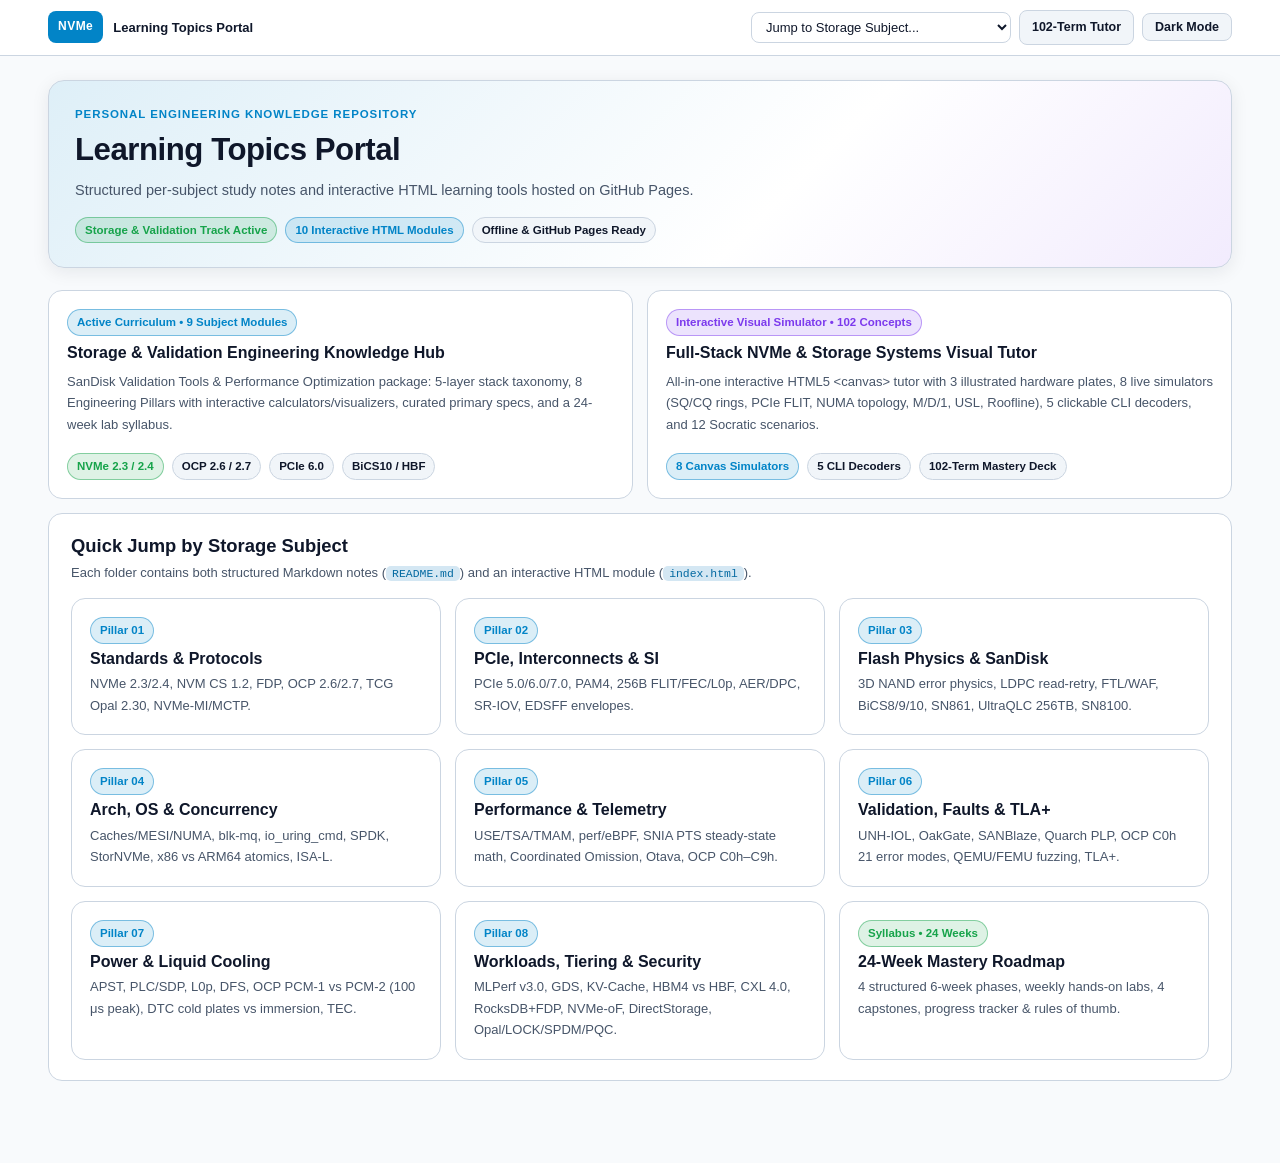
==== index.html @ a2777b66 "Organize SanDisk validation & performance package into per-subject folders and interactive HTML modu" ====
<!DOCTYPE html>
<html lang="en">
<head>
  <meta charset="UTF-8" />
  <meta name="viewport" content="width=device-width, initial-scale=1.0" />
  <title>Learning Topics Portal &mdash; Storage &amp; Validation Engineering Hub</title>
  <link rel="stylesheet" href="storage-learning-topics/assets/style.css" />
</head>
<body class="theme-dark">
  <header class="site-header">
    <div class="header-inner">
      <div class="brand-group">
        <a class="brand-badge" href="storage-learning-topics/index.html">NVMe</a>
        <div class="breadcrumbs"><span class="current">Learning Topics Portal</span></div>
      </div>
      <div class="header-controls">
        <select id="subject-nav" class="nav-select" data-base="storage-learning-topics/" data-current="portal" aria-label="Jump to subject"></select>
        <a class="btn" href="storage-learning-topics/nvme_systems_tutor.html">102-Term Tutor</a>
        <button id="theme-toggle" class="btn" type="button">Light Mode</button>
      </div>
    </div>
  </header>

  <main class="container">
    <section class="hero">
      <div class="hero-eyebrow">Personal Engineering Knowledge Repository</div>
      <h1>Learning Topics Portal</h1>
      <p>Structured per-subject study notes and interactive HTML learning tools hosted on GitHub Pages.</p>
      <div class="hero-meta"><span class="badge badge-success">Storage &amp; Validation Track Active</span><span class="badge badge-primary">10 Interactive HTML Modules</span><span class="badge ">Offline &amp; GitHub Pages Ready</span></div>
    </section>

    
    <section class="grid-2">
      <a class="subject-card" href="storage-learning-topics/index.html">
        <div>
          <span class="badge badge-primary">Active Curriculum &bull; 9 Subject Modules</span>
          <h3 class="mt-2">Storage &amp; Validation Engineering Knowledge Hub</h3>
          <p>SanDisk Validation Tools &amp; Performance Optimization package: 5-layer stack taxonomy, 8 Engineering Pillars with interactive calculators/visualizers, curated primary specs, and a 24-week lab syllabus.</p>
        </div>
        <div class="flex-wrap-gap mt-2">
          <span class="badge badge-success">NVMe 2.3 / 2.4</span>
          <span class="badge">OCP 2.6 / 2.7</span>
          <span class="badge">PCIe 6.0</span>
          <span class="badge">BiCS10 / HBF</span>
        </div>
      </a>

      <a class="subject-card" href="storage-learning-topics/nvme_systems_tutor.html">
        <div>
          <span class="badge badge-violet">Interactive Visual Simulator &bull; 102 Concepts</span>
          <h3 class="mt-2">Full-Stack NVMe &amp; Storage Systems Visual Tutor</h3>
          <p>All-in-one interactive HTML5 &lt;canvas&gt; tutor with 3 illustrated hardware plates, 8 live simulators (SQ/CQ rings, PCIe FLIT, NUMA topology, M/D/1, USL, Roofline), 5 clickable CLI decoders, and 12 Socratic scenarios.</p>
        </div>
        <div class="flex-wrap-gap mt-2">
          <span class="badge badge-primary">8 Canvas Simulators</span>
          <span class="badge">5 CLI Decoders</span>
          <span class="badge">102-Term Mastery Deck</span>
        </div>
      </a>
    </section>

    <section class="card mt-3">
      <div class="card-header">
        <div>
          <h2>Quick Jump by Storage Subject</h2>
          <p class="card-subtitle">Each folder contains both structured Markdown notes (<code>README.md</code>) and an interactive HTML module (<code>index.html</code>).</p>
        </div>
      </div>
      <div class="grid-3">
        <a class="subject-card" href="storage-learning-topics/01-standards-and-protocols/index.html">
          <div><span class="badge badge-primary">Pillar 01</span><h3>Standards &amp; Protocols</h3><p>NVMe 2.3/2.4, NVM CS 1.2, FDP, OCP 2.6/2.7, TCG Opal 2.30, NVMe-MI/MCTP.</p></div>
        </a>
        <a class="subject-card" href="storage-learning-topics/02-pcie-interconnects-and-si/index.html">
          <div><span class="badge badge-primary">Pillar 02</span><h3>PCIe, Interconnects &amp; SI</h3><p>PCIe 5.0/6.0/7.0, PAM4, 256B FLIT/FEC/L0p, AER/DPC, SR-IOV, EDSFF envelopes.</p></div>
        </a>
        <a class="subject-card" href="storage-learning-topics/03-flash-physics-and-sandisk-platforms/index.html">
          <div><span class="badge badge-primary">Pillar 03</span><h3>Flash Physics &amp; SanDisk</h3><p>3D NAND error physics, LDPC read-retry, FTL/WAF, BiCS8/9/10, SN861, UltraQLC 256TB, SN8100.</p></div>
        </a>
        <a class="subject-card" href="storage-learning-topics/04-architecture-os-and-concurrency/index.html">
          <div><span class="badge badge-primary">Pillar 04</span><h3>Arch, OS &amp; Concurrency</h3><p>Caches/MESI/NUMA, blk-mq, io_uring_cmd, SPDK, StorNVMe, x86 vs ARM64 atomics, ISA-L.</p></div>
        </a>
        <a class="subject-card" href="storage-learning-topics/05-performance-telemetry-and-observability/index.html">
          <div><span class="badge badge-primary">Pillar 05</span><h3>Performance &amp; Telemetry</h3><p>USE/TSA/TMAM, perf/eBPF, SNIA PTS steady-state math, Coordinated Omission, Otava, OCP C0h&ndash;C9h.</p></div>
        </a>
        <a class="subject-card" href="storage-learning-topics/06-validation-fault-injection-and-formal-methods/index.html">
          <div><span class="badge badge-primary">Pillar 06</span><h3>Validation, Faults &amp; TLA+</h3><p>UNH-IOL, OakGate, SANBlaze, Quarch PLP, OCP C0h 21 error modes, QEMU/FEMU fuzzing, TLA+.</p></div>
        </a>
        <a class="subject-card" href="storage-learning-topics/07-power-thermals-and-liquid-cooling/index.html">
          <div><span class="badge badge-primary">Pillar 07</span><h3>Power &amp; Liquid Cooling</h3><p>APST, PLC/SDP, L0p, DFS, OCP PCM-1 vs PCM-2 (100 &mu;s peak), DTC cold plates vs immersion, TEC.</p></div>
        </a>
        <a class="subject-card" href="storage-learning-topics/08-workloads-tiering-fabrics-and-security/index.html">
          <div><span class="badge badge-primary">Pillar 08</span><h3>Workloads, Tiering &amp; Security</h3><p>MLPerf v3.0, GDS, KV-Cache, HBM4 vs HBF, CXL 4.0, RocksDB+FDP, NVMe-oF, DirectStorage, Opal/LOCK/SPDM/PQC.</p></div>
        </a>
        <a class="subject-card" href="storage-learning-topics/09-24-week-mastery-syllabus/index.html">
          <div><span class="badge badge-success">Syllabus &bull; 24 Weeks</span><h3>24-Week Mastery Roadmap</h3><p>4 structured 6-week phases, weekly hands-on labs, 4 capstones, progress tracker &amp; rules of thumb.</p></div>
        </a>
      </div>
    </section>
    

    
  </main>

  <script src="storage-learning-topics/assets/app.js"></script>
  
</body>
</html>
---- storage-learning-topics/assets/style.css ----
/* Shared Design System for Storage & Validation Engineering Learning Hub */
*, *::before, *::after { box-sizing: border-box; }

:root, body.theme-dark {
  --bg: #0b1120;
  --header: #0f172a;
  --card: #111c33;
  --sub: #16223a;
  --border: #263552;
  --border-soft: #1e2d49;
  --fg: #f1f5f9;
  --muted: #94a3b8;
  --code-fg: #7dd3fc;
  --primary: #38bdf8;
  --primary-fg: #082f49;
  --secondary: #1e293b;
  --secondary-fg: #e2e8f0;
  --success: #22c55e;
  --warning: #f59e0b;
  --error: #ef4444;
  --accent-violet: #a78bfa;
  --accent-pink: #f472b6;
  --accent-cyan: #22d3ee;
  --shadow: 0 6px 24px rgba(0, 0, 0, 0.28);
}

body.theme-light {
  --bg: #f8fafc;
  --header: #ffffff;
  --card: #ffffff;
  --sub: #f1f5f9;
  --border: #cbd5e1;
  --border-soft: #e2e8f0;
  --fg: #0f172a;
  --muted: #475569;
  --code-fg: #0369a1;
  --primary: #0284c7;
  --primary-fg: #ffffff;
  --secondary: #e2e8f0;
  --secondary-fg: #0f172a;
  --success: #16a34a;
  --warning: #d97706;
  --error: #dc2626;
  --accent-violet: #7c3aed;
  --accent-pink: #db2777;
  --accent-cyan: #0891b2;
  --shadow: 0 4px 18px rgba(15, 23, 42, 0.08);
}

html { scroll-behavior: smooth; }

body {
  margin: 0;
  padding: 0;
  background-color: var(--bg);
  color: var(--fg);
  font-family: -apple-system, BlinkMacSystemFont, "Segoe UI", Roboto, Inter, "Helvetica Neue", Arial, sans-serif;
  font-size: 14.5px;
  line-height: 1.65;
  overflow-x: hidden;
  -webkit-font-smoothing: antialiased;
}

a {
  color: var(--primary);
  text-decoration: none;
}
a:hover { text-decoration: underline; }

code, pre, .mono {
  font-family: ui-monospace, SFMono-Regular, Menlo, Monaco, Consolas, "Liberation Mono", monospace;
}

code {
  background: color-mix(in srgb, var(--primary) 12%, var(--sub));
  color: var(--code-fg);
  padding: 1px 6px;
  border-radius: 5px;
  font-size: 0.88em;
  overflow-wrap: anywhere;
}

pre {
  background: var(--sub);
  border: 1px solid var(--border);
  border-radius: 10px;
  padding: 14px 16px;
  overflow-x: auto;
  font-size: 12.5px;
  line-height: 1.6;
  color: var(--code-fg);
  margin: 12px 0;
}

select, select option, input[type="text"], input[type="number"], textarea {
  background-color: var(--card);
  color: var(--fg);
  border: 1px solid var(--border);
  border-radius: 8px;
  padding: 6px 10px;
  font-size: 13px;
  font-family: inherit;
  max-width: 100%;
}

button:focus-visible, a:focus-visible, select:focus-visible, input:focus-visible {
  outline: 2px solid var(--primary);
  outline-offset: 2px;
}

/* Sticky Top Navigation */
.site-header {
  position: sticky;
  top: 0;
  z-index: 40;
  background-color: var(--header);
  border-bottom: 1px solid var(--border);
  backdrop-filter: blur(8px);
}

.header-inner {
  max-width: 1220px;
  margin: 0 auto;
  padding: 10px 18px;
  display: flex;
  flex-wrap: wrap;
  align-items: center;
  justify-content: space-between;
  gap: 10px 16px;
}

.brand-group {
  display: flex;
  align-items: center;
  gap: 10px;
  min-width: 0;
}

.brand-badge {
  display: inline-flex;
  align-items: center;
  justify-content: center;
  height: 32px;
  padding: 0 10px;
  border-radius: 8px;
  background: var(--primary);
  color: var(--primary-fg);
  font-weight: 800;
  font-size: 12px;
  letter-spacing: 0.04em;
  flex-shrink: 0;
  text-decoration: none;
}
.brand-badge:hover { text-decoration: none; opacity: 0.92; }

.breadcrumbs {
  display: flex;
  flex-wrap: wrap;
  align-items: center;
  gap: 6px;
  font-size: 13px;
  color: var(--muted);
  min-width: 0;
}
.breadcrumbs a { color: var(--muted); font-weight: 500; }
.breadcrumbs a:hover { color: var(--primary); }
.breadcrumbs .current { color: var(--fg); font-weight: 700; }

.header-controls {
  display: flex;
  flex-wrap: wrap;
  align-items: center;
  gap: 8px;
  flex-shrink: 0;
}

.nav-select {
  min-width: 190px;
  max-width: 260px;
  cursor: pointer;
}

.btn {
  display: inline-flex;
  align-items: center;
  justify-content: center;
  gap: 6px;
  padding: 6px 12px;
  border-radius: 8px;
  border: 1px solid var(--border);
  background: var(--sub);
  color: var(--fg);
  font-size: 12.5px;
  font-weight: 600;
  cursor: pointer;
  transition: border-color 140ms ease, background-color 140ms ease, transform 120ms ease;
  text-decoration: none;
  white-space: nowrap;
}
.btn:hover {
  border-color: var(--primary);
  text-decoration: none;
}
.btn-primary {
  background: var(--primary);
  color: var(--primary-fg);
  border-color: var(--primary);
}
.btn-primary:hover { opacity: 0.92; color: var(--primary-fg); }

/* Main Container */
.container {
  max-width: 1220px;
  margin: 0 auto;
  padding: 24px 18px 64px;
}

/* Hero Banner */
.hero {
  background: linear-gradient(135deg, color-mix(in srgb, var(--primary) 13%, var(--card)), var(--card) 62%, color-mix(in srgb, var(--accent-violet) 10%, var(--card)));
  border: 1px solid var(--border);
  border-radius: 16px;
  padding: 24px 26px;
  margin-bottom: 22px;
  box-shadow: var(--shadow);
}

.hero-eyebrow {
  font-size: 11.5px;
  font-weight: 700;
  text-transform: uppercase;
  letter-spacing: 0.08em;
  color: var(--primary);
  margin-bottom: 6px;
}

.hero h1 {
  margin: 0 0 10px;
  font-size: clamp(1.4rem, 2.5vw, 1.95rem);
  line-height: 1.25;
  letter-spacing: -0.015em;
}

.hero p {
  margin: 0;
  color: var(--muted);
  max-width: 88ch;
  font-size: 14.5px;
}

.hero-meta {
  display: flex;
  flex-wrap: wrap;
  gap: 8px;
  margin-top: 14px;
}

/* Badges / Chips */
.badge {
  display: inline-flex;
  align-items: center;
  gap: 5px;
  padding: 3px 9px;
  border-radius: 999px;
  font-size: 11.5px;
  font-weight: 600;
  border: 1px solid var(--border);
  background: var(--sub);
  color: var(--fg);
  max-width: 100%;
  white-space: normal;
  overflow-wrap: anywhere;
}
.badge-primary {
  border-color: color-mix(in srgb, var(--primary) 45%, transparent);
  background: color-mix(in srgb, var(--primary) 14%, transparent);
  color: var(--primary);
}
.badge-success {
  border-color: color-mix(in srgb, var(--success) 45%, transparent);
  background: color-mix(in srgb, var(--success) 14%, transparent);
  color: var(--success);
}
.badge-warning {
  border-color: color-mix(in srgb, var(--warning) 45%, transparent);
  background: color-mix(in srgb, var(--warning) 14%, transparent);
  color: var(--warning);
}
.badge-error {
  border-color: color-mix(in srgb, var(--error) 45%, transparent);
  background: color-mix(in srgb, var(--error) 14%, transparent);
  color: var(--error);
}
.badge-violet {
  border-color: color-mix(in srgb, var(--accent-violet) 45%, transparent);
  background: color-mix(in srgb, var(--accent-violet) 14%, transparent);
  color: var(--accent-violet);
}

/* Cards & Panels */
.card {
  background: var(--card);
  border: 1px solid var(--border);
  border-radius: 14px;
  padding: 20px 22px;
  margin-bottom: 18px;
  min-width: 0;
}

.card-header {
  display: flex;
  flex-wrap: wrap;
  align-items: flex-start;
  justify-content: space-between;
  gap: 10px;
  margin-bottom: 14px;
}

.card h2 {
  margin: 0 0 4px;
  font-size: 1.15rem;
  line-height: 1.3;
}

.card h3 {
  margin: 14px 0 6px;
  font-size: 0.98rem;
  line-height: 1.35;
}

.card-subtitle {
  margin: 0;
  font-size: 13px;
  color: var(--muted);
}

.sub-panel {
  background: var(--sub);
  border: 1px solid var(--border-soft);
  border-radius: 10px;
  padding: 14px 16px;
  min-width: 0;
}

.callout {
  border-left: 3px solid var(--primary);
  background: color-mix(in srgb, var(--primary) 8%, var(--sub));
  border-radius: 0 10px 10px 0;
  padding: 12px 15px;
  margin: 14px 0;
  font-size: 13.5px;
}
.callout.warning {
  border-left-color: var(--warning);
  background: color-mix(in srgb, var(--warning) 9%, var(--sub));
}
.callout.success {
  border-left-color: var(--success);
  background: color-mix(in srgb, var(--success) 9%, var(--sub));
}

/* Grids */
.grid-2, .grid-3, .grid-4, .grid-5 {
  display: grid;
  gap: 14px;
}
.grid-2 { grid-template-columns: repeat(2, minmax(0, 1fr)); }
.grid-3 { grid-template-columns: repeat(3, minmax(0, 1fr)); }
.grid-4 { grid-template-columns: repeat(4, minmax(0, 1fr)); }
.grid-5 { grid-template-columns: repeat(5, minmax(0, 1fr)); }

@media (max-width: 960px) {
  .grid-5 { grid-template-columns: repeat(3, minmax(0, 1fr)); }
  .grid-4 { grid-template-columns: repeat(2, minmax(0, 1fr)); }
  .grid-3 { grid-template-columns: repeat(2, minmax(0, 1fr)); }
}
@media (max-width: 680px) {
  .grid-5 { grid-template-columns: repeat(2, minmax(0, 1fr)); }
  .grid-4, .grid-3, .grid-2 { grid-template-columns: minmax(0, 1fr); }
  .hero { padding: 18px 16px; }
  .card { padding: 16px; }
}

/* Interactive Card Links */
.subject-card {
  display: flex;
  flex-direction: column;
  justify-content: space-between;
  gap: 10px;
  background: var(--card);
  border: 1px solid var(--border);
  border-radius: 14px;
  padding: 18px;
  color: var(--fg);
  text-decoration: none;
  transition: transform 140ms ease, border-color 140ms ease, box-shadow 140ms ease;
  min-width: 0;
}
.subject-card:hover {
  transform: translateY(-2px);
  border-color: var(--primary);
  box-shadow: var(--shadow);
  text-decoration: none;
}
.subject-card h3 { margin: 4px 0; font-size: 1rem; color: var(--fg); }
.subject-card p { margin: 0; font-size: 13px; color: var(--muted); }

/* Tabs & Filter Pills */
.tab-bar, .pill-bar {
  display: flex;
  flex-wrap: wrap;
  gap: 8px;
  margin-bottom: 14px;
}

.pill {
  padding: 6px 12px;
  border-radius: 999px;
  border: 1px solid var(--border);
  background: var(--sub);
  color: var(--fg);
  font-size: 12.5px;
  font-weight: 600;
  cursor: pointer;
  transition: all 140ms ease;
}
.pill:hover { border-color: var(--primary); }
.pill.active {
  background: var(--primary);
  color: var(--primary-fg);
  border-color: var(--primary);
}

.tab-pane { display: none; }
.tab-pane.active { display: block; }

/* Tables */
.table-wrap {
  width: 100%;
  overflow-x: auto;
  border: 1px solid var(--border);
  border-radius: 10px;
  margin: 10px 0;
}

table {
  width: 100%;
  border-collapse: collapse;
  font-size: 13px;
  text-align: left;
}

th, td {
  padding: 10px 12px;
  border-bottom: 1px solid var(--border-soft);
  vertical-align: top;
}

th {
  background: var(--sub);
  font-weight: 700;
  font-size: 12px;
  text-transform: uppercase;
  letter-spacing: 0.04em;
  color: var(--muted);
  white-space: nowrap;
}

tr:last-child td { border-bottom: none; }
tbody tr:hover { background: color-mix(in srgb, var(--primary) 5%, transparent); }

/* Progress Bars */
.progress-track {
  width: 100%;
  height: 8px;
  border-radius: 999px;
  background: var(--sub);
  border: 1px solid var(--border-soft);
  overflow: hidden;
}
.progress-fill {
  height: 100%;
  background: linear-gradient(90deg, var(--primary), var(--success));
  border-radius: 999px;
  transition: width 240ms ease;
}

/* Checklists */
.checklist {
  display: flex;
  flex-direction: column;
  gap: 8px;
}
.check-item {
  display: flex;
  align-items: flex-start;
  gap: 10px;
  padding: 10px 12px;
  border-radius: 10px;
  background: var(--sub);
  border: 1px solid var(--border-soft);
  cursor: pointer;
  transition: border-color 140ms ease;
}
.check-item:hover { border-color: var(--primary); }
.check-item input[type="checkbox"] {
  margin-top: 3px;
  width: 16px;
  height: 16px;
  accent-color: var(--success);
  cursor: pointer;
  flex-shrink: 0;
}
.check-item.done {
  border-color: color-mix(in srgb, var(--success) 45%, var(--border-soft));
  background: color-mix(in srgb, var(--success) 7%, var(--sub));
}
.check-item.done .check-title {
  text-decoration: line-through;
  opacity: 0.78;
}

/* Metric KPI Tiles */
.kpi-tile {
  background: var(--sub);
  border: 1px solid var(--border-soft);
  border-radius: 10px;
  padding: 12px 14px;
  min-width: 0;
}
.kpi-label {
  font-size: 11.5px;
  color: var(--muted);
  font-weight: 600;
  text-transform: uppercase;
  letter-spacing: 0.04em;
}
.kpi-value {
  font-size: 1.3rem;
  font-weight: 800;
  margin-top: 3px;
  font-variant-numeric: tabular-nums;
}
.kpi-note {
  font-size: 11.5px;
  color: var(--muted);
  margin-top: 2px;
}

/* Form / Slider Controls */
.control-group {
  display: flex;
  flex-direction: column;
  gap: 5px;
  min-width: 0;
}
.control-label {
  display: flex;
  justify-content: space-between;
  gap: 8px;
  font-size: 12px;
  font-weight: 600;
  color: var(--muted);
}
.control-label strong { color: var(--fg); font-variant-numeric: tabular-nums; }
input[type="range"] {
  width: 100%;
  accent-color: var(--primary);
  cursor: pointer;
}

canvas {
  display: block;
  width: 100%;
  border-radius: 10px;
  background: var(--sub);
  border: 1px solid var(--border-soft);
}

/* Formula Box */
.formula-box {
  background: var(--sub);
  border: 1px solid var(--border);
  border-radius: 10px;
  padding: 14px 18px;
  font-family: ui-monospace, SFMono-Regular, Menlo, Monaco, Consolas, monospace;
  font-size: 14px;
  text-align: center;
  color: var(--code-fg);
  overflow-x: auto;
  margin: 12px 0;
}

/* Footer Subject Pager */
.subject-pager {
  display: flex;
  flex-wrap: wrap;
  justify-content: space-between;
  align-items: center;
  gap: 10px;
  margin-top: 28px;
  padding-top: 18px;
  border-top: 1px solid var(--border);
}

.muted { color: var(--muted); }
.small { font-size: 12.5px; }
.mt-2 { margin-top: 8px; }
.mt-3 { margin-top: 14px; }
.mb-0 { margin-bottom: 0; }
.mb-2 { margin-bottom: 8px; }
.flex-wrap-gap { display: flex; flex-wrap: wrap; gap: 8px; align-items: center; }

ul.clean-list {
  margin: 6px 0 0;
  padding-left: 18px;
}
ul.clean-list li { margin-bottom: 6px; }
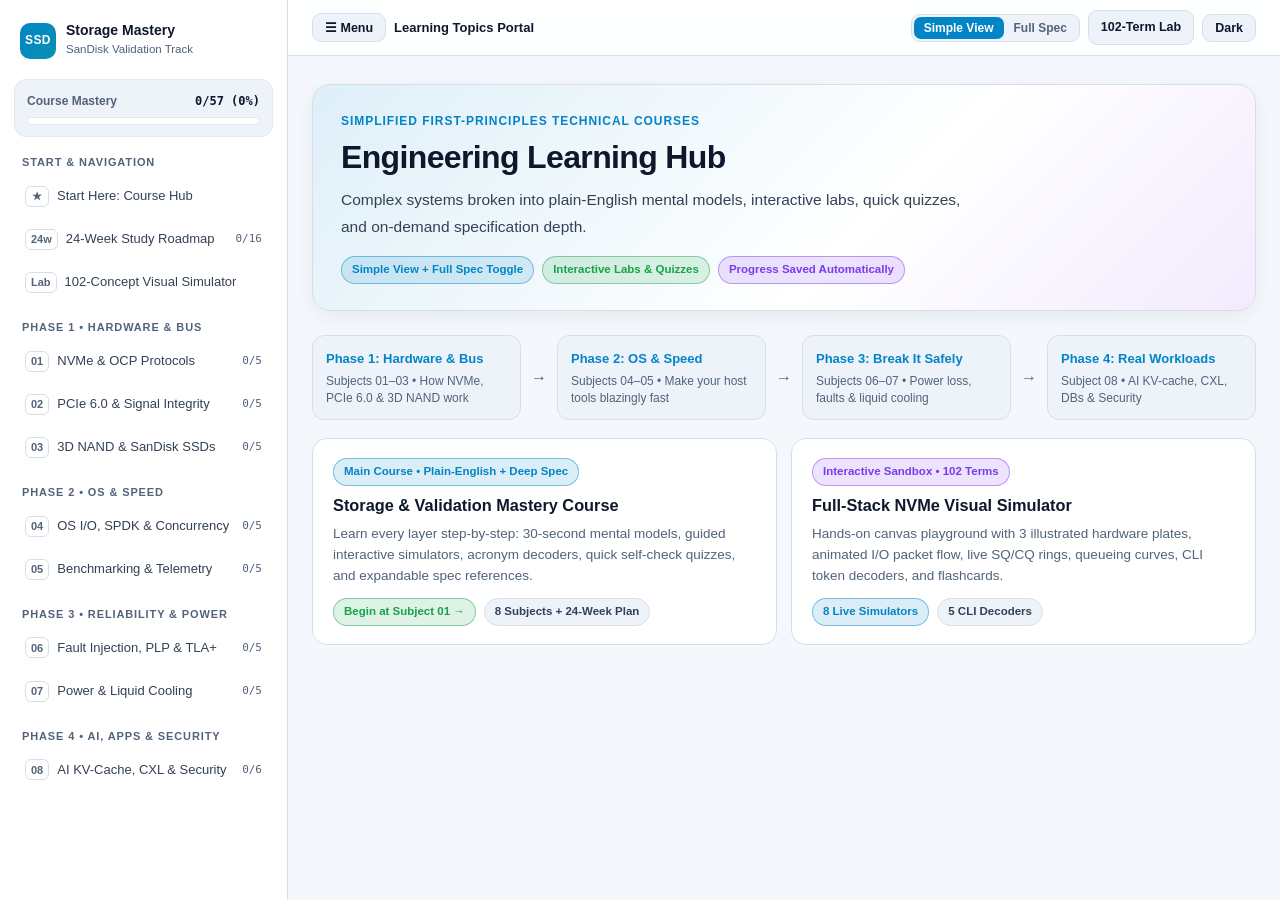
==== commit 60ac6b9c: "Redesign UI with course sidebar, Simple/Full-Spec mode, plain-English lessons, guided labs, and quiz" ====
--- a/index.html
+++ b/index.html
@@ -3,103 +3,74 @@
 <head>
   <meta charset="UTF-8" />
   <meta name="viewport" content="width=device-width, initial-scale=1.0" />
-  <title>Learning Topics Portal &mdash; Storage &amp; Validation Engineering Hub</title>
+  <title>Engineering Learning Hub &mdash; Storage Mastery Hub</title>
   <link rel="stylesheet" href="storage-learning-topics/assets/style.css" />
 </head>
 <body class="theme-dark">
-  <header class="site-header">
-    <div class="header-inner">
-      <div class="brand-group">
-        <a class="brand-badge" href="storage-learning-topics/index.html">NVMe</a>
-        <div class="breadcrumbs"><span class="current">Learning Topics Portal</span></div>
-      </div>
-      <div class="header-controls">
-        <select id="subject-nav" class="nav-select" data-base="storage-learning-topics/" data-current="portal" aria-label="Jump to subject"></select>
-        <a class="btn" href="storage-learning-topics/nvme_systems_tutor.html">102-Term Tutor</a>
-        <button id="theme-toggle" class="btn" type="button">Light Mode</button>
-      </div>
-    </div>
-  </header>
+  <div class="sidebar-backdrop" id="sidebar-backdrop"></div>
+  <div class="app-shell">
+    <aside class="course-sidebar" id="course-sidebar" data-base="storage-learning-topics/" data-current="portal" aria-label="Course navigation"></aside>
 
-  <main class="container">
-    <section class="hero">
-      <div class="hero-eyebrow">Personal Engineering Knowledge Repository</div>
-      <h1>Learning Topics Portal</h1>
-      <p>Structured per-subject study notes and interactive HTML learning tools hosted on GitHub Pages.</p>
-      <div class="hero-meta"><span class="badge badge-success">Storage &amp; Validation Track Active</span><span class="badge badge-primary">10 Interactive HTML Modules</span><span class="badge ">Offline &amp; GitHub Pages Ready</span></div>
-    </section>
+    <div class="main-column">
+      <header class="site-header">
+        <div class="header-inner">
+          <div class="flex-wrap-gap">
+            <button id="mobile-menu-btn" class="btn mobile-menu-btn" type="button" aria-label="Open course menu">&#9776; Menu</button>
+            <div class="breadcrumbs"><span class="current">Learning Topics Portal</span></div>
+          </div>
+          <div class="header-controls">
+            <div class="depth-switch" title="Switch between plain-English learning view and full specification depth">
+              <button type="button" class="depth-btn active" data-depth="simple">Simple View</button>
+              <button type="button" class="depth-btn" data-depth="deep">Full Spec</button>
+            </div>
+            <a class="btn" href="storage-learning-topics/nvme_systems_tutor.html">102-Term Lab</a>
+            <button id="theme-toggle" class="btn" type="button">Light</button>
+          </div>
+        </div>
+      </header>
 
-    
+      <main class="container">
+        <section class="hero">
+          <div class="hero-eyebrow">Simplified First-Principles Technical Courses</div>
+          <h1>Engineering Learning Hub</h1>
+          <p>Complex systems broken into plain-English mental models, interactive labs, quick quizzes, and on-demand specification depth.</p>
+          <div class="hero-meta"><span class="badge badge-primary">Simple View + Full Spec Toggle</span><span class="badge badge-success">Interactive Labs &amp; Quizzes</span><span class="badge badge-violet">Progress Saved Automatically</span></div>
+        </section>
+
+        
+    <div class="flow-diagram"><div class="flow-node"><strong>Phase 1: Hardware &amp; Bus</strong><span>Subjects 01–03 • How NVMe, PCIe 6.0 &amp; 3D NAND work</span></div><div class="flow-arrow">&rarr;</div><div class="flow-node"><strong>Phase 2: OS &amp; Speed</strong><span>Subjects 04–05 • Make your host tools blazingly fast</span></div><div class="flow-arrow">&rarr;</div><div class="flow-node"><strong>Phase 3: Break It Safely</strong><span>Subjects 06–07 • Power loss, faults &amp; liquid cooling</span></div><div class="flow-arrow">&rarr;</div><div class="flow-node"><strong>Phase 4: Real Workloads</strong><span>Subject 08 • AI KV-cache, CXL, DBs &amp; Security</span></div></div>
+
     <section class="grid-2">
       <a class="subject-card" href="storage-learning-topics/index.html">
         <div>
-          <span class="badge badge-primary">Active Curriculum &bull; 9 Subject Modules</span>
-          <h3 class="mt-2">Storage &amp; Validation Engineering Knowledge Hub</h3>
-          <p>SanDisk Validation Tools &amp; Performance Optimization package: 5-layer stack taxonomy, 8 Engineering Pillars with interactive calculators/visualizers, curated primary specs, and a 24-week lab syllabus.</p>
+          <span class="badge badge-primary">Main Course &bull; Plain-English + Deep Spec</span>
+          <h3>Storage &amp; Validation Mastery Course</h3>
+          <p>Learn every layer step-by-step: 30-second mental models, guided interactive simulators, acronym decoders, quick self-check quizzes, and expandable spec references.</p>
         </div>
-        <div class="flex-wrap-gap mt-2">
-          <span class="badge badge-success">NVMe 2.3 / 2.4</span>
-          <span class="badge">OCP 2.6 / 2.7</span>
-          <span class="badge">PCIe 6.0</span>
-          <span class="badge">BiCS10 / HBF</span>
+        <div class="flex-wrap-gap">
+          <span class="badge badge-success">Begin at Subject 01 &rarr;</span>
+          <span class="badge">8 Subjects + 24-Week Plan</span>
         </div>
       </a>
 
       <a class="subject-card" href="storage-learning-topics/nvme_systems_tutor.html">
         <div>
-          <span class="badge badge-violet">Interactive Visual Simulator &bull; 102 Concepts</span>
-          <h3 class="mt-2">Full-Stack NVMe &amp; Storage Systems Visual Tutor</h3>
-          <p>All-in-one interactive HTML5 &lt;canvas&gt; tutor with 3 illustrated hardware plates, 8 live simulators (SQ/CQ rings, PCIe FLIT, NUMA topology, M/D/1, USL, Roofline), 5 clickable CLI decoders, and 12 Socratic scenarios.</p>
+          <span class="badge badge-violet">Interactive Sandbox &bull; 102 Terms</span>
+          <h3>Full-Stack NVMe Visual Simulator</h3>
+          <p>Hands-on canvas playground with 3 illustrated hardware plates, animated I/O packet flow, live SQ/CQ rings, queueing curves, CLI token decoders, and flashcards.</p>
         </div>
-        <div class="flex-wrap-gap mt-2">
-          <span class="badge badge-primary">8 Canvas Simulators</span>
+        <div class="flex-wrap-gap">
+          <span class="badge badge-primary">8 Live Simulators</span>
           <span class="badge">5 CLI Decoders</span>
-          <span class="badge">102-Term Mastery Deck</span>
         </div>
       </a>
     </section>
-
-    <section class="card mt-3">
-      <div class="card-header">
-        <div>
-          <h2>Quick Jump by Storage Subject</h2>
-          <p class="card-subtitle">Each folder contains both structured Markdown notes (<code>README.md</code>) and an interactive HTML module (<code>index.html</code>).</p>
-        </div>
-      </div>
-      <div class="grid-3">
-        <a class="subject-card" href="storage-learning-topics/01-standards-and-protocols/index.html">
-          <div><span class="badge badge-primary">Pillar 01</span><h3>Standards &amp; Protocols</h3><p>NVMe 2.3/2.4, NVM CS 1.2, FDP, OCP 2.6/2.7, TCG Opal 2.30, NVMe-MI/MCTP.</p></div>
-        </a>
-        <a class="subject-card" href="storage-learning-topics/02-pcie-interconnects-and-si/index.html">
-          <div><span class="badge badge-primary">Pillar 02</span><h3>PCIe, Interconnects &amp; SI</h3><p>PCIe 5.0/6.0/7.0, PAM4, 256B FLIT/FEC/L0p, AER/DPC, SR-IOV, EDSFF envelopes.</p></div>
-        </a>
-        <a class="subject-card" href="storage-learning-topics/03-flash-physics-and-sandisk-platforms/index.html">
-          <div><span class="badge badge-primary">Pillar 03</span><h3>Flash Physics &amp; SanDisk</h3><p>3D NAND error physics, LDPC read-retry, FTL/WAF, BiCS8/9/10, SN861, UltraQLC 256TB, SN8100.</p></div>
-        </a>
-        <a class="subject-card" href="storage-learning-topics/04-architecture-os-and-concurrency/index.html">
-          <div><span class="badge badge-primary">Pillar 04</span><h3>Arch, OS &amp; Concurrency</h3><p>Caches/MESI/NUMA, blk-mq, io_uring_cmd, SPDK, StorNVMe, x86 vs ARM64 atomics, ISA-L.</p></div>
-        </a>
-        <a class="subject-card" href="storage-learning-topics/05-performance-telemetry-and-observability/index.html">
-          <div><span class="badge badge-primary">Pillar 05</span><h3>Performance &amp; Telemetry</h3><p>USE/TSA/TMAM, perf/eBPF, SNIA PTS steady-state math, Coordinated Omission, Otava, OCP C0h&ndash;C9h.</p></div>
-        </a>
-        <a class="subject-card" href="storage-learning-topics/06-validation-fault-injection-and-formal-methods/index.html">
-          <div><span class="badge badge-primary">Pillar 06</span><h3>Validation, Faults &amp; TLA+</h3><p>UNH-IOL, OakGate, SANBlaze, Quarch PLP, OCP C0h 21 error modes, QEMU/FEMU fuzzing, TLA+.</p></div>
-        </a>
-        <a class="subject-card" href="storage-learning-topics/07-power-thermals-and-liquid-cooling/index.html">
-          <div><span class="badge badge-primary">Pillar 07</span><h3>Power &amp; Liquid Cooling</h3><p>APST, PLC/SDP, L0p, DFS, OCP PCM-1 vs PCM-2 (100 &mu;s peak), DTC cold plates vs immersion, TEC.</p></div>
-        </a>
-        <a class="subject-card" href="storage-learning-topics/08-workloads-tiering-fabrics-and-security/index.html">
-          <div><span class="badge badge-primary">Pillar 08</span><h3>Workloads, Tiering &amp; Security</h3><p>MLPerf v3.0, GDS, KV-Cache, HBM4 vs HBF, CXL 4.0, RocksDB+FDP, NVMe-oF, DirectStorage, Opal/LOCK/SPDM/PQC.</p></div>
-        </a>
-        <a class="subject-card" href="storage-learning-topics/09-24-week-mastery-syllabus/index.html">
-          <div><span class="badge badge-success">Syllabus &bull; 24 Weeks</span><h3>24-Week Mastery Roadmap</h3><p>4 structured 6-week phases, weekly hands-on labs, 4 capstones, progress tracker &amp; rules of thumb.</p></div>
-        </a>
-      </div>
-    </section>
     
 
-    
-  </main>
+        
+      </main>
+    </div>
+  </div>
 
   <script src="storage-learning-topics/assets/app.js"></script>
   
--- a/storage-learning-topics/assets/style.css
+++ b/storage-learning-topics/assets/style.css
@@ -1,50 +1,52 @@
-/* Shared Design System for Storage & Validation Engineering Learning Hub */
+/* ==========================================================================
+   Storage & Validation Engineering Learning Hub — Simplified Pedagogical UI
+   ========================================================================== */
 *, *::before, *::after { box-sizing: border-box; }
 
 :root, body.theme-dark {
-  --bg: #0b1120;
-  --header: #0f172a;
-  --card: #111c33;
-  --sub: #16223a;
-  --border: #263552;
-  --border-soft: #1e2d49;
+  --bg: #090e1a;
+  --sidebar-bg: #0d1424;
+  --header-bg: rgba(13, 20, 36, 0.88);
+  --card: #111a2e;
+  --card-hover: #152038;
+  --sub: #16223b;
+  --border: #233252;
+  --border-soft: #1b2842;
   --fg: #f1f5f9;
+  --fg-soft: #cbd5e1;
   --muted: #94a3b8;
   --code-fg: #7dd3fc;
   --primary: #38bdf8;
-  --primary-fg: #082f49;
-  --secondary: #1e293b;
-  --secondary-fg: #e2e8f0;
+  --primary-fg: #06283d;
   --success: #22c55e;
   --warning: #f59e0b;
-  --error: #ef4444;
-  --accent-violet: #a78bfa;
-  --accent-pink: #f472b6;
-  --accent-cyan: #22d3ee;
-  --shadow: 0 6px 24px rgba(0, 0, 0, 0.28);
+  --error: #f87171;
+  --violet: #a78bfa;
+  --cyan: #22d3ee;
+  --shadow: 0 10px 30px rgba(0, 0, 0, 0.32);
 }
 
 body.theme-light {
-  --bg: #f8fafc;
-  --header: #ffffff;
+  --bg: #f4f7fb;
+  --sidebar-bg: #ffffff;
+  --header-bg: rgba(255, 255, 255, 0.9);
   --card: #ffffff;
-  --sub: #f1f5f9;
-  --border: #cbd5e1;
+  --card-hover: #f8fafc;
+  --sub: #eef3f9;
+  --border: #d5dfec;
   --border-soft: #e2e8f0;
   --fg: #0f172a;
-  --muted: #475569;
+  --fg-soft: #334155;
+  --muted: #52637a;
   --code-fg: #0369a1;
   --primary: #0284c7;
   --primary-fg: #ffffff;
-  --secondary: #e2e8f0;
-  --secondary-fg: #0f172a;
   --success: #16a34a;
   --warning: #d97706;
   --error: #dc2626;
-  --accent-violet: #7c3aed;
-  --accent-pink: #db2777;
-  --accent-cyan: #0891b2;
-  --shadow: 0 4px 18px rgba(15, 23, 42, 0.08);
+  --violet: #7c3aed;
+  --cyan: #0891b2;
+  --shadow: 0 6px 22px rgba(15, 23, 42, 0.06);
 }
 
 html { scroll-behavior: smooth; }
@@ -54,40 +56,37 @@
   padding: 0;
   background-color: var(--bg);
   color: var(--fg);
-  font-family: -apple-system, BlinkMacSystemFont, "Segoe UI", Roboto, Inter, "Helvetica Neue", Arial, sans-serif;
-  font-size: 14.5px;
-  line-height: 1.65;
+  font-family: Inter, -apple-system, BlinkMacSystemFont, "Segoe UI", Roboto, "Helvetica Neue", Arial, sans-serif;
+  font-size: 15.5px;
+  line-height: 1.7;
   overflow-x: hidden;
   -webkit-font-smoothing: antialiased;
 }
 
-a {
-  color: var(--primary);
-  text-decoration: none;
-}
+a { color: var(--primary); text-decoration: none; }
 a:hover { text-decoration: underline; }
 
 code, pre, .mono {
-  font-family: ui-monospace, SFMono-Regular, Menlo, Monaco, Consolas, "Liberation Mono", monospace;
+  font-family: ui-monospace, SFMono-Regular, Menlo, Monaco, Consolas, monospace;
 }
 
 code {
   background: color-mix(in srgb, var(--primary) 12%, var(--sub));
   color: var(--code-fg);
-  padding: 1px 6px;
+  padding: 2px 6px;
   border-radius: 5px;
-  font-size: 0.88em;
+  font-size: 0.86em;
   overflow-wrap: anywhere;
 }
 
 pre {
   background: var(--sub);
   border: 1px solid var(--border);
-  border-radius: 10px;
+  border-radius: 12px;
   padding: 14px 16px;
   overflow-x: auto;
-  font-size: 12.5px;
-  line-height: 1.6;
+  font-size: 12.8px;
+  line-height: 1.62;
   color: var(--code-fg);
   margin: 12px 0;
 }
@@ -96,62 +95,181 @@
   background-color: var(--card);
   color: var(--fg);
   border: 1px solid var(--border);
-  border-radius: 8px;
-  padding: 6px 10px;
-  font-size: 13px;
+  border-radius: 9px;
+  padding: 7px 11px;
+  font-size: 13.5px;
   font-family: inherit;
   max-width: 100%;
 }
 
-button:focus-visible, a:focus-visible, select:focus-visible, input:focus-visible {
+button:focus-visible, a:focus-visible, select:focus-visible, input:focus-visible, summary:focus-visible {
   outline: 2px solid var(--primary);
   outline-offset: 2px;
 }
 
-/* Sticky Top Navigation */
+/* ==========================================================================
+   App Layout: Persistent Course Sidebar + Main Content
+   ========================================================================== */
+.app-shell {
+  display: flex;
+  min-height: 100vh;
+}
+
+.course-sidebar {
+  width: 288px;
+  flex-shrink: 0;
+  background: var(--sidebar-bg);
+  border-right: 1px solid var(--border);
+  position: sticky;
+  top: 0;
+  height: 100vh;
+  overflow-y: auto;
+  padding: 18px 14px 28px;
+  display: flex;
+  flex-direction: column;
+  gap: 16px;
+  z-index: 50;
+}
+
+.sidebar-brand {
+  display: flex;
+  align-items: center;
+  gap: 10px;
+  padding: 4px 6px;
+  color: var(--fg);
+  text-decoration: none;
+}
+.sidebar-brand:hover { text-decoration: none; }
+
+.brand-badge {
+  display: inline-flex;
+  align-items: center;
+  justify-content: center;
+  width: 36px;
+  height: 36px;
+  border-radius: 10px;
+  background: linear-gradient(135deg, var(--primary), var(--cyan));
+  color: var(--primary-fg);
+  font-weight: 800;
+  font-size: 12px;
+  letter-spacing: 0.03em;
+  flex-shrink: 0;
+}
+
+.sidebar-brand-text strong {
+  display: block;
+  font-size: 14px;
+  line-height: 1.25;
+}
+.sidebar-brand-text span {
+  display: block;
+  font-size: 11.5px;
+  color: var(--muted);
+}
+
+.sidebar-progress-box {
+  background: var(--sub);
+  border: 1px solid var(--border-soft);
+  border-radius: 12px;
+  padding: 11px 12px;
+}
+
+.nav-section-label {
+  font-size: 11px;
+  font-weight: 700;
+  text-transform: uppercase;
+  letter-spacing: 0.08em;
+  color: var(--muted);
+  padding: 0 8px;
+  margin-bottom: 4px;
+}
+
+.nav-list {
+  display: flex;
+  flex-direction: column;
+  gap: 3px;
+}
+
+.nav-link {
+  display: flex;
+  align-items: center;
+  justify-content: space-between;
+  gap: 8px;
+  padding: 8px 10px;
+  border-radius: 9px;
+  color: var(--fg-soft);
+  font-size: 13px;
+  font-weight: 500;
+  text-decoration: none;
+  border: 1px solid transparent;
+  transition: background-color 130ms ease, color 130ms ease, border-color 130ms ease;
+}
+.nav-link:hover {
+  background: var(--sub);
+  color: var(--fg);
+  text-decoration: none;
+}
+.nav-link.active {
+  background: color-mix(in srgb, var(--primary) 15%, var(--sub));
+  color: var(--primary);
+  border-color: color-mix(in srgb, var(--primary) 38%, transparent);
+  font-weight: 700;
+}
+.nav-num {
+  display: inline-flex;
+  align-items: center;
+  justify-content: center;
+  min-width: 24px;
+  height: 21px;
+  padding: 0 5px;
+  border-radius: 6px;
+  background: var(--card);
+  border: 1px solid var(--border);
+  font-size: 11px;
+  font-weight: 700;
+  color: var(--muted);
+  flex-shrink: 0;
+}
+.nav-link.active .nav-num {
+  background: var(--primary);
+  color: var(--primary-fg);
+  border-color: var(--primary);
+}
+.nav-pill-pct {
+  font-size: 11px;
+  font-family: ui-monospace, monospace;
+  color: var(--muted);
+  flex-shrink: 0;
+}
+.nav-pill-pct.done { color: var(--success); font-weight: 700; }
+
+.main-column {
+  flex: 1;
+  min-width: 0;
+  display: flex;
+  flex-direction: column;
+}
+
+/* Sticky Top Header */
 .site-header {
   position: sticky;
   top: 0;
   z-index: 40;
-  background-color: var(--header);
+  background: var(--header-bg);
   border-bottom: 1px solid var(--border);
-  backdrop-filter: blur(8px);
+  backdrop-filter: blur(10px);
 }
 
 .header-inner {
-  max-width: 1220px;
+  max-width: 1040px;
   margin: 0 auto;
-  padding: 10px 18px;
+  padding: 10px 24px;
   display: flex;
   flex-wrap: wrap;
   align-items: center;
   justify-content: space-between;
-  gap: 10px 16px;
-}
-
-.brand-group {
-  display: flex;
-  align-items: center;
   gap: 10px;
-  min-width: 0;
-}
-
-.brand-badge {
-  display: inline-flex;
-  align-items: center;
-  justify-content: center;
-  height: 32px;
-  padding: 0 10px;
-  border-radius: 8px;
-  background: var(--primary);
-  color: var(--primary-fg);
-  font-weight: 800;
-  font-size: 12px;
-  letter-spacing: 0.04em;
-  flex-shrink: 0;
-  text-decoration: none;
-}
-.brand-badge:hover { text-decoration: none; opacity: 0.92; }
+}
 
 .breadcrumbs {
   display: flex;
@@ -171,36 +289,52 @@
   flex-wrap: wrap;
   align-items: center;
   gap: 8px;
-  flex-shrink: 0;
-}
-
-.nav-select {
-  min-width: 190px;
-  max-width: 260px;
-  cursor: pointer;
-}
-
+}
+
+.mobile-menu-btn { display: none; }
+.sidebar-backdrop { display: none; }
+
+@media (max-width: 980px) {
+  .course-sidebar {
+    position: fixed;
+    left: 0;
+    top: 0;
+    bottom: 0;
+    transform: translateX(-100%);
+    transition: transform 200ms ease;
+    box-shadow: var(--shadow);
+  }
+  body.sidebar-open .course-sidebar { transform: translateX(0); }
+  body.sidebar-open .sidebar-backdrop {
+    display: block;
+    position: fixed;
+    inset: 0;
+    background: rgba(0, 0, 0, 0.55);
+    z-index: 45;
+  }
+  .mobile-menu-btn { display: inline-flex; }
+  .header-inner { padding: 10px 16px; }
+}
+
+/* Buttons */
 .btn {
   display: inline-flex;
   align-items: center;
   justify-content: center;
   gap: 6px;
   padding: 6px 12px;
-  border-radius: 8px;
+  border-radius: 9px;
   border: 1px solid var(--border);
   background: var(--sub);
   color: var(--fg);
   font-size: 12.5px;
   font-weight: 600;
   cursor: pointer;
-  transition: border-color 140ms ease, background-color 140ms ease, transform 120ms ease;
+  transition: all 140ms ease;
   text-decoration: none;
   white-space: nowrap;
 }
-.btn:hover {
-  border-color: var(--primary);
-  text-decoration: none;
-}
+.btn:hover { border-color: var(--primary); text-decoration: none; }
 .btn-primary {
   background: var(--primary);
   color: var(--primary-fg);
@@ -208,105 +342,135 @@
 }
 .btn-primary:hover { opacity: 0.92; color: var(--primary-fg); }
 
-/* Main Container */
+.depth-switch {
+  display: inline-flex;
+  background: var(--sub);
+  border: 1px solid var(--border);
+  border-radius: 9px;
+  padding: 2px;
+}
+.depth-btn {
+  border: none;
+  background: transparent;
+  color: var(--muted);
+  font-size: 12px;
+  font-weight: 600;
+  padding: 4px 10px;
+  border-radius: 7px;
+  cursor: pointer;
+}
+.depth-btn.active {
+  background: var(--primary);
+  color: var(--primary-fg);
+}
+
+/* Main Content Area */
 .container {
-  max-width: 1220px;
+  max-width: 1040px;
+  width: 100%;
   margin: 0 auto;
-  padding: 24px 18px 64px;
+  padding: 28px 24px 72px;
+}
+@media (max-width: 680px) {
+  .container { padding: 18px 15px 56px; }
 }
 
 /* Hero Banner */
 .hero {
-  background: linear-gradient(135deg, color-mix(in srgb, var(--primary) 13%, var(--card)), var(--card) 62%, color-mix(in srgb, var(--accent-violet) 10%, var(--card)));
-  border: 1px solid var(--border);
-  border-radius: 16px;
-  padding: 24px 26px;
-  margin-bottom: 22px;
+  background: linear-gradient(135deg, color-mix(in srgb, var(--primary) 13%, var(--card)), var(--card) 60%, color-mix(in srgb, var(--violet) 10%, var(--card)));
+  border: 1px solid var(--border);
+  border-radius: 18px;
+  padding: 26px 28px;
+  margin-bottom: 24px;
   box-shadow: var(--shadow);
 }
-
 .hero-eyebrow {
-  font-size: 11.5px;
+  font-size: 12px;
   font-weight: 700;
   text-transform: uppercase;
   letter-spacing: 0.08em;
   color: var(--primary);
   margin-bottom: 6px;
 }
-
 .hero h1 {
   margin: 0 0 10px;
-  font-size: clamp(1.4rem, 2.5vw, 1.95rem);
-  line-height: 1.25;
-  letter-spacing: -0.015em;
-}
-
+  font-size: clamp(1.45rem, 2.6vw, 2rem);
+  line-height: 1.24;
+  letter-spacing: -0.02em;
+}
 .hero p {
   margin: 0;
-  color: var(--muted);
-  max-width: 88ch;
-  font-size: 14.5px;
-}
-
+  color: var(--fg-soft);
+  max-width: 74ch;
+  font-size: 15.5px;
+}
 .hero-meta {
   display: flex;
   flex-wrap: wrap;
   gap: 8px;
-  margin-top: 14px;
-}
-
-/* Badges / Chips */
+  margin-top: 16px;
+}
+
+/* Badges */
 .badge {
   display: inline-flex;
   align-items: center;
   gap: 5px;
-  padding: 3px 9px;
+  padding: 3px 10px;
   border-radius: 999px;
   font-size: 11.5px;
   font-weight: 600;
   border: 1px solid var(--border);
   background: var(--sub);
-  color: var(--fg);
+  color: var(--fg-soft);
   max-width: 100%;
   white-space: normal;
   overflow-wrap: anywhere;
 }
-.badge-primary {
-  border-color: color-mix(in srgb, var(--primary) 45%, transparent);
-  background: color-mix(in srgb, var(--primary) 14%, transparent);
-  color: var(--primary);
-}
-.badge-success {
-  border-color: color-mix(in srgb, var(--success) 45%, transparent);
-  background: color-mix(in srgb, var(--success) 14%, transparent);
-  color: var(--success);
-}
-.badge-warning {
-  border-color: color-mix(in srgb, var(--warning) 45%, transparent);
-  background: color-mix(in srgb, var(--warning) 14%, transparent);
-  color: var(--warning);
-}
-.badge-error {
-  border-color: color-mix(in srgb, var(--error) 45%, transparent);
-  background: color-mix(in srgb, var(--error) 14%, transparent);
-  color: var(--error);
-}
-.badge-violet {
-  border-color: color-mix(in srgb, var(--accent-violet) 45%, transparent);
-  background: color-mix(in srgb, var(--accent-violet) 14%, transparent);
-  color: var(--accent-violet);
-}
-
-/* Cards & Panels */
+.badge-primary { border-color: color-mix(in srgb, var(--primary) 45%, transparent); background: color-mix(in srgb, var(--primary) 14%, transparent); color: var(--primary); }
+.badge-success { border-color: color-mix(in srgb, var(--success) 45%, transparent); background: color-mix(in srgb, var(--success) 14%, transparent); color: var(--success); }
+.badge-warning { border-color: color-mix(in srgb, var(--warning) 45%, transparent); background: color-mix(in srgb, var(--warning) 14%, transparent); color: var(--warning); }
+.badge-error   { border-color: color-mix(in srgb, var(--error) 45%, transparent); background: color-mix(in srgb, var(--error) 14%, transparent); color: var(--error); }
+.badge-violet  { border-color: color-mix(in srgb, var(--violet) 45%, transparent); background: color-mix(in srgb, var(--violet) 14%, transparent); color: var(--violet); }
+
+/* Pedagogical Section Step Header */
+.step-banner {
+  display: flex;
+  align-items: center;
+  gap: 10px;
+  margin: 28px 0 12px;
+}
+.step-num {
+  display: inline-flex;
+  align-items: center;
+  justify-content: center;
+  width: 28px;
+  height: 28px;
+  border-radius: 999px;
+  background: var(--primary);
+  color: var(--primary-fg);
+  font-weight: 800;
+  font-size: 13px;
+  flex-shrink: 0;
+}
+.step-banner h2 {
+  margin: 0;
+  font-size: 1.2rem;
+  letter-spacing: -0.01em;
+}
+.step-banner span.muted {
+  font-size: 13px;
+}
+
+/* Cards & Sub-Panels */
 .card {
   background: var(--card);
   border: 1px solid var(--border);
-  border-radius: 14px;
-  padding: 20px 22px;
+  border-radius: 16px;
+  padding: 22px 24px;
   margin-bottom: 18px;
   min-width: 0;
 }
-
 .card-header {
   display: flex;
   flex-wrap: wrap;
@@ -315,122 +479,245 @@
   gap: 10px;
   margin-bottom: 14px;
 }
-
-.card h2 {
-  margin: 0 0 4px;
-  font-size: 1.15rem;
-  line-height: 1.3;
-}
-
-.card h3 {
-  margin: 14px 0 6px;
-  font-size: 0.98rem;
-  line-height: 1.35;
-}
-
-.card-subtitle {
-  margin: 0;
+.card h2 { margin: 0 0 4px; font-size: 1.15rem; line-height: 1.3; }
+.card h3 { margin: 0 0 6px; font-size: 1.02rem; line-height: 1.35; }
+.card-subtitle { margin: 0; font-size: 13.5px; color: var(--muted); max-width: 72ch; }
+
+.sub-panel {
+  background: var(--sub);
+  border: 1px solid var(--border-soft);
+  border-radius: 12px;
+  padding: 15px 17px;
+  min-width: 0;
+}
+
+/* 30-Second Mental Model Box */
+.tldr-grid {
+  display: grid;
+  grid-template-columns: repeat(3, minmax(0, 1fr));
+  gap: 14px;
+  margin-bottom: 18px;
+}
+@media (max-width: 820px) {
+  .tldr-grid { grid-template-columns: minmax(0, 1fr); }
+}
+.tldr-card {
+  background: var(--card);
+  border: 1px solid var(--border);
+  border-top: 3px solid var(--primary);
+  border-radius: 14px;
+  padding: 16px 18px;
+}
+.tldr-card.analogy { border-top-color: var(--violet); }
+.tldr-card.role { border-top-color: var(--success); }
+.tldr-label {
+  font-size: 11px;
+  font-weight: 800;
+  text-transform: uppercase;
+  letter-spacing: 0.07em;
+  color: var(--primary);
+  margin-bottom: 6px;
+}
+.tldr-card.analogy .tldr-label { color: var(--violet); }
+.tldr-card.role .tldr-label { color: var(--success); }
+.tldr-card p { margin: 0; font-size: 14px; color: var(--fg-soft); line-height: 1.6; }
+
+/* Visual Pipeline / Flow Diagram */
+.flow-diagram {
+  display: flex;
+  flex-wrap: wrap;
+  align-items: stretch;
+  gap: 8px;
+  margin: 12px 0 18px;
+}
+.flow-node {
+  flex: 1 1 140px;
+  background: var(--sub);
+  border: 1px solid var(--border);
+  border-radius: 12px;
+  padding: 12px 13px;
+  position: relative;
+  min-width: 0;
+}
+.flow-node strong {
+  display: block;
   font-size: 13px;
+  color: var(--primary);
+  margin-bottom: 3px;
+}
+.flow-node span {
+  display: block;
+  font-size: 12px;
   color: var(--muted);
-}
-
-.sub-panel {
+  line-height: 1.45;
+}
+.flow-arrow {
+  display: flex;
+  align-items: center;
+  justify-content: center;
+  color: var(--muted);
+  font-weight: 700;
+  font-size: 16px;
+  padding: 0 2px;
+}
+@media (max-width: 680px) {
+  .flow-arrow { display: none; }
+}
+
+/* Plain-English Term Decoder Chips */
+.term-grid {
+  display: grid;
+  grid-template-columns: repeat(2, minmax(0, 1fr));
+  gap: 10px;
+  margin-top: 12px;
+}
+@media (max-width: 720px) {
+  .term-grid { grid-template-columns: minmax(0, 1fr); }
+}
+.term-box {
   background: var(--sub);
   border: 1px solid var(--border-soft);
   border-radius: 10px;
-  padding: 14px 16px;
-  min-width: 0;
-}
-
+  padding: 10px 13px;
+  font-size: 13.5px;
+}
+.term-box strong {
+  color: var(--code-fg);
+  font-family: ui-monospace, monospace;
+  font-size: 12.5px;
+}
+.term-box p {
+  margin: 3px 0 0;
+  color: var(--fg-soft);
+  font-size: 13px;
+  line-height: 1.5;
+}
+
+/* Progressive Disclosure Accordion (<details class="deep-dive">) */
+details.deep-dive {
+  background: var(--sub);
+  border: 1px solid var(--border);
+  border-radius: 12px;
+  margin-top: 14px;
+  overflow: hidden;
+}
+details.deep-dive > summary {
+  list-style: none;
+  cursor: pointer;
+  padding: 12px 16px;
+  font-size: 13.5px;
+  font-weight: 700;
+  color: var(--fg);
+  display: flex;
+  align-items: center;
+  justify-content: space-between;
+  gap: 10px;
+  user-select: none;
+}
+details.deep-dive > summary::-webkit-details-marker { display: none; }
+details.deep-dive > summary::after {
+  content: "+ Show Spec Depth";
+  font-size: 11.5px;
+  font-weight: 600;
+  color: var(--primary);
+  padding: 2px 8px;
+  border-radius: 999px;
+  background: color-mix(in srgb, var(--primary) 14%, transparent);
+  flex-shrink: 0;
+}
+details.deep-dive[open] > summary {
+  border-bottom: 1px solid var(--border-soft);
+}
+details.deep-dive[open] > summary::after {
+  content: "− Hide Spec Depth";
+}
+.deep-dive-body {
+  padding: 15px 17px;
+  font-size: 13.8px;
+  color: var(--fg-soft);
+}
+
+/* Callouts */
 .callout {
   border-left: 3px solid var(--primary);
   background: color-mix(in srgb, var(--primary) 8%, var(--sub));
-  border-radius: 0 10px 10px 0;
-  padding: 12px 15px;
-  margin: 14px 0;
-  font-size: 13.5px;
-}
-.callout.warning {
-  border-left-color: var(--warning);
-  background: color-mix(in srgb, var(--warning) 9%, var(--sub));
-}
-.callout.success {
-  border-left-color: var(--success);
-  background: color-mix(in srgb, var(--success) 9%, var(--sub));
-}
-
-/* Grids */
-.grid-2, .grid-3, .grid-4, .grid-5 {
-  display: grid;
-  gap: 14px;
-}
+  border-radius: 0 11px 11px 0;
+  padding: 12px 16px;
+  margin: 12px 0;
+  font-size: 13.8px;
+  color: var(--fg-soft);
+}
+.callout strong { color: var(--fg); }
+.callout.warning { border-left-color: var(--warning); background: color-mix(in srgb, var(--warning) 9%, var(--sub)); }
+.callout.success { border-left-color: var(--success); background: color-mix(in srgb, var(--success) 9%, var(--sub)); }
+
+/* Responsive Grids */
+.grid-2, .grid-3, .grid-4, .grid-5 { display: grid; gap: 14px; }
 .grid-2 { grid-template-columns: repeat(2, minmax(0, 1fr)); }
 .grid-3 { grid-template-columns: repeat(3, minmax(0, 1fr)); }
 .grid-4 { grid-template-columns: repeat(4, minmax(0, 1fr)); }
 .grid-5 { grid-template-columns: repeat(5, minmax(0, 1fr)); }
 
-@media (max-width: 960px) {
+@media (max-width: 920px) {
   .grid-5 { grid-template-columns: repeat(3, minmax(0, 1fr)); }
-  .grid-4 { grid-template-columns: repeat(2, minmax(0, 1fr)); }
-  .grid-3 { grid-template-columns: repeat(2, minmax(0, 1fr)); }
-}
-@media (max-width: 680px) {
+  .grid-4, .grid-3 { grid-template-columns: repeat(2, minmax(0, 1fr)); }
+}
+@media (max-width: 640px) {
   .grid-5 { grid-template-columns: repeat(2, minmax(0, 1fr)); }
   .grid-4, .grid-3, .grid-2 { grid-template-columns: minmax(0, 1fr); }
-  .hero { padding: 18px 16px; }
-  .card { padding: 16px; }
-}
-
-/* Interactive Card Links */
+  .hero { padding: 20px 18px; }
+  .card { padding: 18px 16px; }
+}
+
+/* Subject Cards */
 .subject-card {
   display: flex;
   flex-direction: column;
   justify-content: space-between;
-  gap: 10px;
+  gap: 12px;
   background: var(--card);
   border: 1px solid var(--border);
-  border-radius: 14px;
-  padding: 18px;
+  border-radius: 15px;
+  padding: 18px 20px;
   color: var(--fg);
   text-decoration: none;
-  transition: transform 140ms ease, border-color 140ms ease, box-shadow 140ms ease;
+  transition: transform 140ms ease, border-color 140ms ease, background-color 140ms ease, box-shadow 140ms ease;
   min-width: 0;
 }
 .subject-card:hover {
   transform: translateY(-2px);
   border-color: var(--primary);
+  background: var(--card-hover);
   box-shadow: var(--shadow);
   text-decoration: none;
 }
-.subject-card h3 { margin: 4px 0; font-size: 1rem; color: var(--fg); }
-.subject-card p { margin: 0; font-size: 13px; color: var(--muted); }
-
-/* Tabs & Filter Pills */
+.subject-card h3 { margin: 6px 0 4px; font-size: 1.02rem; color: var(--fg); }
+.subject-card p { margin: 0; font-size: 13.5px; color: var(--muted); line-height: 1.55; }
+
+/* Pills & Tabs */
 .tab-bar, .pill-bar {
   display: flex;
   flex-wrap: wrap;
   gap: 8px;
   margin-bottom: 14px;
 }
-
 .pill {
-  padding: 6px 12px;
+  padding: 6px 13px;
   border-radius: 999px;
   border: 1px solid var(--border);
   background: var(--sub);
-  color: var(--fg);
+  color: var(--fg-soft);
   font-size: 12.5px;
   font-weight: 600;
   cursor: pointer;
   transition: all 140ms ease;
 }
-.pill:hover { border-color: var(--primary); }
+.pill:hover { border-color: var(--primary); color: var(--fg); }
 .pill.active {
   background: var(--primary);
   color: var(--primary-fg);
   border-color: var(--primary);
 }
-
 .tab-pane { display: none; }
 .tab-pane.active { display: block; }
 
@@ -439,42 +726,29 @@
   width: 100%;
   overflow-x: auto;
   border: 1px solid var(--border);
-  border-radius: 10px;
+  border-radius: 12px;
   margin: 10px 0;
 }
-
-table {
-  width: 100%;
-  border-collapse: collapse;
-  font-size: 13px;
-  text-align: left;
-}
-
-th, td {
-  padding: 10px 12px;
-  border-bottom: 1px solid var(--border-soft);
-  vertical-align: top;
-}
-
+table { width: 100%; border-collapse: collapse; font-size: 13.2px; text-align: left; }
+th, td { padding: 11px 13px; border-bottom: 1px solid var(--border-soft); vertical-align: top; }
 th {
   background: var(--sub);
   font-weight: 700;
-  font-size: 12px;
+  font-size: 11.5px;
   text-transform: uppercase;
-  letter-spacing: 0.04em;
+  letter-spacing: 0.05em;
   color: var(--muted);
   white-space: nowrap;
 }
-
 tr:last-child td { border-bottom: none; }
-tbody tr:hover { background: color-mix(in srgb, var(--primary) 5%, transparent); }
-
-/* Progress Bars */
+tbody tr:hover { background: color-mix(in srgb, var(--primary) 4%, transparent); }
+
+/* Progress & Checklists */
 .progress-track {
   width: 100%;
   height: 8px;
   border-radius: 999px;
-  background: var(--sub);
+  background: var(--card);
   border: 1px solid var(--border-soft);
   overflow: hidden;
 }
@@ -485,18 +759,13 @@
   transition: width 240ms ease;
 }
 
-/* Checklists */
-.checklist {
-  display: flex;
-  flex-direction: column;
-  gap: 8px;
-}
+.checklist { display: flex; flex-direction: column; gap: 9px; }
 .check-item {
   display: flex;
   align-items: flex-start;
-  gap: 10px;
-  padding: 10px 12px;
-  border-radius: 10px;
+  gap: 11px;
+  padding: 12px 14px;
+  border-radius: 12px;
   background: var(--sub);
   border: 1px solid var(--border-soft);
   cursor: pointer;
@@ -504,9 +773,9 @@
 }
 .check-item:hover { border-color: var(--primary); }
 .check-item input[type="checkbox"] {
-  margin-top: 3px;
-  width: 16px;
-  height: 16px;
+  margin-top: 4px;
+  width: 17px;
+  height: 17px;
   accent-color: var(--success);
   cursor: pointer;
   flex-shrink: 0;
@@ -515,73 +784,90 @@
   border-color: color-mix(in srgb, var(--success) 45%, var(--border-soft));
   background: color-mix(in srgb, var(--success) 7%, var(--sub));
 }
-.check-item.done .check-title {
-  text-decoration: line-through;
-  opacity: 0.78;
-}
-
-/* Metric KPI Tiles */
+.check-item.done .check-title { text-decoration: line-through; opacity: 0.78; }
+
+/* Interactive Quick Quiz */
+.quiz-q {
+  background: var(--sub);
+  border: 1px solid var(--border-soft);
+  border-radius: 12px;
+  padding: 15px 17px;
+  margin-bottom: 12px;
+}
+.quiz-q-title {
+  font-weight: 700;
+  font-size: 14.5px;
+  margin-bottom: 10px;
+}
+.quiz-opts {
+  display: flex;
+  flex-direction: column;
+  gap: 7px;
+}
+.quiz-opt {
+  text-align: left;
+  padding: 9px 13px;
+  border-radius: 9px;
+  border: 1px solid var(--border);
+  background: var(--card);
+  color: var(--fg-soft);
+  font-size: 13.5px;
+  cursor: pointer;
+  transition: border-color 130ms ease, background-color 130ms ease;
+}
+.quiz-opt:hover { border-color: var(--primary); color: var(--fg); }
+.quiz-opt.correct {
+  border-color: var(--success);
+  background: color-mix(in srgb, var(--success) 15%, var(--card));
+  color: var(--fg);
+  font-weight: 600;
+}
+.quiz-opt.wrong {
+  border-color: var(--error);
+  background: color-mix(in srgb, var(--error) 14%, var(--card));
+  color: var(--fg);
+}
+.quiz-explain {
+  display: none;
+  margin-top: 10px;
+  padding: 10px 12px;
+  border-radius: 8px;
+  background: var(--card);
+  border-left: 3px solid var(--primary);
+  font-size: 13px;
+  color: var(--fg-soft);
+}
+.quiz-explain.visible { display: block; }
+
+/* KPI & Slider Controls */
 .kpi-tile {
   background: var(--sub);
   border: 1px solid var(--border-soft);
-  border-radius: 10px;
-  padding: 12px 14px;
+  border-radius: 12px;
+  padding: 13px 15px;
   min-width: 0;
 }
-.kpi-label {
-  font-size: 11.5px;
-  color: var(--muted);
-  font-weight: 600;
-  text-transform: uppercase;
-  letter-spacing: 0.04em;
-}
-.kpi-value {
-  font-size: 1.3rem;
-  font-weight: 800;
-  margin-top: 3px;
-  font-variant-numeric: tabular-nums;
-}
-.kpi-note {
-  font-size: 11.5px;
-  color: var(--muted);
-  margin-top: 2px;
-}
-
-/* Form / Slider Controls */
-.control-group {
-  display: flex;
-  flex-direction: column;
-  gap: 5px;
-  min-width: 0;
-}
-.control-label {
-  display: flex;
-  justify-content: space-between;
-  gap: 8px;
-  font-size: 12px;
-  font-weight: 600;
-  color: var(--muted);
-}
+.kpi-label { font-size: 11px; color: var(--muted); font-weight: 700; text-transform: uppercase; letter-spacing: 0.05em; }
+.kpi-value { font-size: 1.32rem; font-weight: 800; margin-top: 4px; font-variant-numeric: tabular-nums; }
+.kpi-note { font-size: 11.8px; color: var(--muted); margin-top: 3px; }
+
+.control-group { display: flex; flex-direction: column; gap: 6px; min-width: 0; }
+.control-label { display: flex; justify-content: space-between; gap: 8px; font-size: 12.5px; font-weight: 600; color: var(--muted); }
 .control-label strong { color: var(--fg); font-variant-numeric: tabular-nums; }
-input[type="range"] {
-  width: 100%;
-  accent-color: var(--primary);
-  cursor: pointer;
-}
+input[type="range"] { width: 100%; accent-color: var(--primary); cursor: pointer; }
 
 canvas {
   display: block;
   width: 100%;
-  border-radius: 10px;
+  border-radius: 12px;
   background: var(--sub);
   border: 1px solid var(--border-soft);
 }
 
-/* Formula Box */
 .formula-box {
   background: var(--sub);
   border: 1px solid var(--border);
-  border-radius: 10px;
+  border-radius: 12px;
   padding: 14px 18px;
   font-family: ui-monospace, SFMono-Regular, Menlo, Monaco, Consolas, monospace;
   font-size: 14px;
@@ -591,28 +877,25 @@
   margin: 12px 0;
 }
 
-/* Footer Subject Pager */
 .subject-pager {
   display: flex;
   flex-wrap: wrap;
   justify-content: space-between;
   align-items: center;
   gap: 10px;
-  margin-top: 28px;
-  padding-top: 18px;
+  margin-top: 32px;
+  padding-top: 20px;
   border-top: 1px solid var(--border);
 }
 
 .muted { color: var(--muted); }
-.small { font-size: 12.5px; }
+.small { font-size: 13px; }
 .mt-2 { margin-top: 8px; }
 .mt-3 { margin-top: 14px; }
 .mb-0 { margin-bottom: 0; }
-.mb-2 { margin-bottom: 8px; }
+.mb-2 { margin-bottom: 10px; }
 .flex-wrap-gap { display: flex; flex-wrap: wrap; gap: 8px; align-items: center; }
 
-ul.clean-list {
-  margin: 6px 0 0;
-  padding-left: 18px;
-}
-ul.clean-list li { margin-bottom: 6px; }
+ul.clean-list { margin: 6px 0 0; padding-left: 19px; }
+ul.clean-list li { margin-bottom: 7px; color: var(--fg-soft); }
+ul.clean-list li strong { color: var(--fg); }
